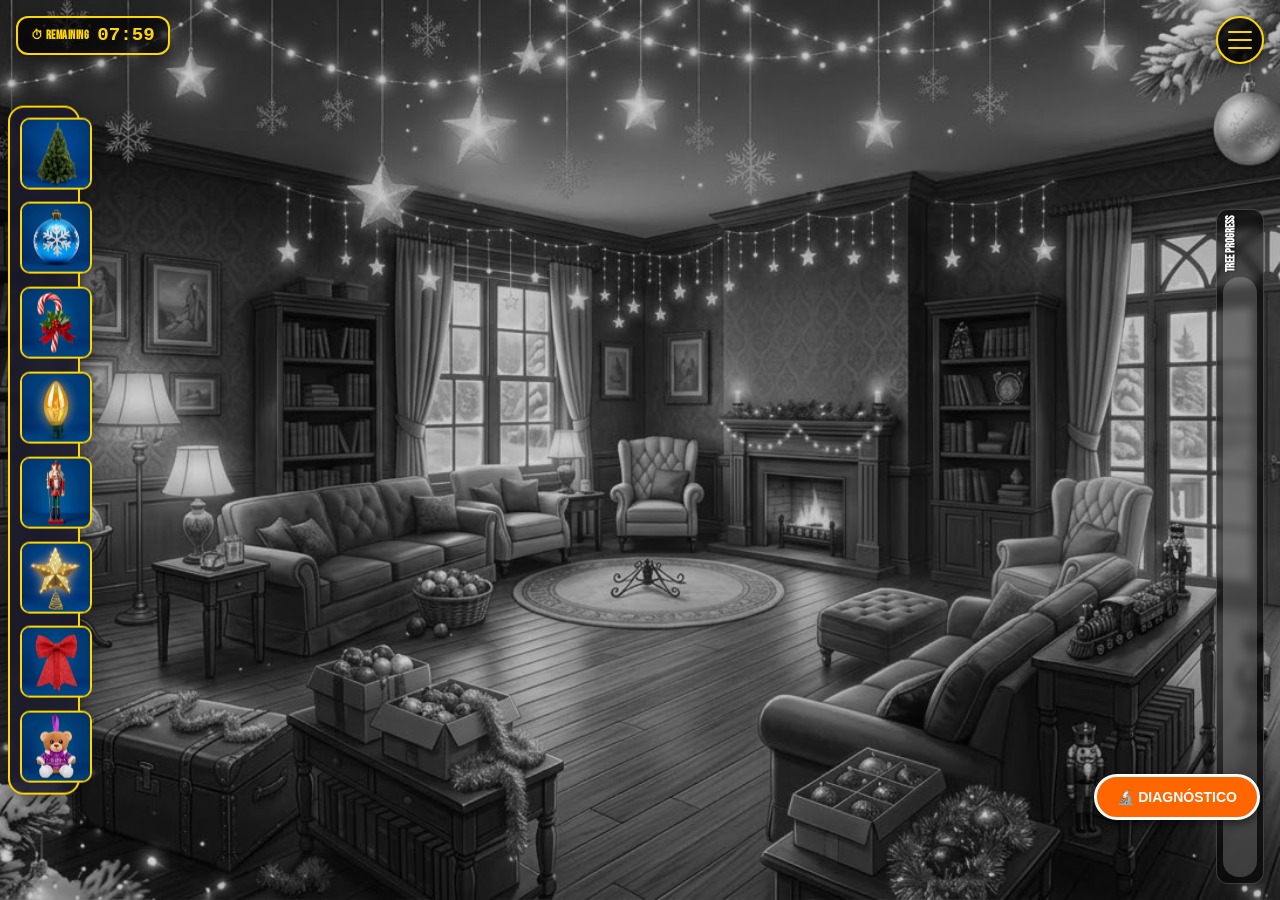
==== arbol.html @ b0f9048f "Update arbol.html" ====
<!DOCTYPE html>
<html lang="en">
<head>
    <meta charset="UTF-8">
    <meta name="viewport" content="width=device-width, initial-scale=1.0, user-scalable=no">
    <title data-i18n="page_title">Árbol Navideño</title>
    <link rel="preconnect" href="https://fonts.googleapis.com">
    <link rel="preconnect" href="https://fonts.gstatic.com" crossorigin>
    <link href="https://fonts.googleapis.com/css2?family=Bebas+Neue&display=swap" rel="stylesheet">
    
    <!-- Estilos fragmentados con anti-caché v=19 -->
    <link rel="stylesheet" href="css/arbol-base.css?v=19">
    <link rel="stylesheet" href="css/arbol-relojes.css?v=19">
    <link rel="stylesheet" href="css/arbol-ui.css?v=19">
    <link rel="stylesheet" href="css/arbol-botones.css?v=19">
    <link rel="stylesheet" href="css/arbol-modales.css?v=19">
    <link rel="stylesheet" href="css/arbol-efectos.css?v=19">
    <link rel="stylesheet" href="css/arbol-responsive.css?v=19">
</head>
<body>
    <!-- MENÚ HAMBURGUESA -->
    <button id="btnMenuHamburguesa" class="menu-hamburguesa-btn" aria-label="Abrir menú de opciones">
        <span></span>
        <span></span>
        <span></span>
    </button>

    <!-- CONTENEDOR DEL MENÚ DESPLEGABLE -->
    <nav id="menuDesplegable" class="menu-desplegable">
        <a href="index.html" class="menu-item">🏠 <span data-i18n="menu_return">VOLVER</span></a>
        <a href="https://ko-fi.com/mar_gus" target="_blank" rel="noopener" class="menu-item">☕ <span data-i18n="menu_donate">DONAR</span></a>
        <button id="btnHonorMenu" class="menu-item menu-btn">🏆 <span data-i18n="menu_best">MEJORES</span></button>
        
        <!-- Botón de Música en el menú -->
        <button class="menu-item btn-musica-menu" id="btnMusicaMenu" aria-label="Activar música">
            <span class="icono-musica">🔇</span> <span data-i18n="menu_music">Música</span>
        </button>
        
        <!-- Botón de Idioma en el menú -->
        <button class="menu-item btn-idioma-menu" id="btnIdiomaMenu" aria-label="Cambiar a inglés">
            <span class="bandera">🇬🇧</span> <span data-i18n="menu_lang">Idioma</span>
        </button>
    </nav>

    <!-- Botón Volver (Oculto por CSS) -->
    <a href="index.html" class="back-button">
        <svg class="arrow" viewBox="0 0 40 40" xmlns="http://www.w3.org/2000/svg">
            <path d="M34 27 C22 27 18 13 8 13 M15 6 L6 13 L15 20" stroke="#ffffff" stroke-width="5" stroke-linecap="round" stroke-linejoin="round" fill="none"/>
        </svg>
        <span data-i18n="menu_return">VOLVER</span>
    </a>

    <!-- Relojes -->
    <div class="zona-relojes">
        <div class="fila-donate-reloj">
            <a href="https://ko-fi.com/mar_gus" target="_blank" rel="noopener" class="btn-donate">☕ <span data-i18n="menu_donate">Donar</span></a>
            <div class="reloj" id="relojGlobal">
                <span class="reloj-etiqueta" data-i18n="clock_remaining">⏱ Restan</span>
                <span class="reloj-numero" id="relojGlobalNumero">08:00</span>
            </div>
        </div>
        <div class="reloj" id="relojFinal" style="display: none;">
            <span class="reloj-etiqueta" data-i18n="clock_final">🔥 Final</span>
            <span class="reloj-numero" id="relojFinalNumero">01:30</span>
        </div>
    </div>

    <!-- Botón Tabla de Honor (Oculto por CSS) -->
    <button class="btn-honor" id="btnHonor">🏆 <span data-i18n="menu_best">Mejores</span></button>

    <!-- Barra de Progreso -->
    <div class="panel-progreso">
        <div class="barra-contenedor">
            <span class="label-progreso" data-i18n="progress_label">Progreso del Árbol</span>
            <div class="barra-fondo">
                <div id="barraGeneral" class="barra-relleno" style="width: 0%;"></div>
            </div>
        </div>
    </div>

    <!-- Escenario -->
    <div class="container">
        <img id="stageImage" class="stage-image" src="" alt="Árbol Navideño">
        <div class="escena-overlay">
            <div class="zona-figuras" id="zonaFiguras"></div>
        </div>
    </div>

    <!-- Panel de Avatares -->
    <aside class="panel-avatars" id="panelAvatars"></aside>

    <!-- Panel de Controles -->
    <div class="panel-controles" id="panelControles">
        <div class="fila-bloques">
            <div class="bloque-control">
                <label for="sliderX" data-i18n="ctrl_horizontal">↔ Horizontal</label>
                <div class="fila-control-numerico">
                    <input type="range" id="sliderX" min="0" max="100" value="50" step="0.5">
                    <input type="number" id="inputX" min="0" max="100" step="0.1" value="50" class="input-numerico" aria-label="Valor horizontal">
                </div>
            </div>
            <div class="bloque-control">
                <label for="sliderY" data-i18n="ctrl_vertical">↕ Vertical</label>
                <div class="fila-control-numerico">
                    <input type="range" id="sliderY" min="0" max="100" value="50" step="0.5">
                    <input type="number" id="inputY" min="0" max="100" step="0.1" value="50" class="input-numerico" aria-label="Valor vertical">
                </div>
            </div>
            <div class="bloque-control">
                <label for="sliderZoom" data-i18n="ctrl_size">🔍 Tamaño</label>
                <div class="fila-control-numerico">
                    <input type="range" id="sliderZoom" min="40" max="300" value="100" step="1">
                    <input type="number" id="inputZoom" min="40" max="300" step="1" value="100" class="input-numerico" aria-label="Valor tamaño">
                </div>
            </div>
            <div class="bloque-control">
                <label for="sliderGiro" data-i18n="ctrl_rotate">🔄 Girar</label>
                <div class="fila-control-numerico">
                    <input type="range" id="sliderGiro" min="-180" max="180" value="0" step="1">
                    <input type="number" id="inputGiro" min="-180" max="180" step="1" value="0" class="input-numerico" aria-label="Valor giro">
                </div>
            </div>
        </div>
        <div class="fila-botones">
            <button id="btnVoltear" class="ctrl-btn" data-i18n="btn_flip">🪞 Voltear</button>
            <button id="btnDuplicar" class="ctrl-btn" data-i18n="btn_duplicate">📋 Duplicar</button>
            <button id="btnCapas" class="ctrl-btn" data-i18n="btn_layers">📚 Capas</button>
            <button id="btnQuitar" class="ctrl-btn ctrl-quitar" data-i18n="btn_remove">✕ Quitar</button>
        </div>
    </div>

    <!-- Modal de Capas -->
    <div class="modal-capas" id="modalCapas">
        <div class="modal-contenido">
            <h3 data-i18n="modal_layers_title">Orden de Capas</h3>
            <div id="listaCapas" class="lista-capas"></div>
            <button id="btnCerrarCapas" class="ctrl-btn" style="margin-top: 15px; width: 100%;" data-i18n="btn_close">Cerrar</button>
        </div>
    </div>

    <!-- Modal de Resultado Final -->
    <div class="modal-resultado" id="modalResultado">
        <div class="modal-resultado-contenido">
            <button class="modal-cerrar-x" id="btnCerrarXResultado" title="Salir sin guardar">✕</button>
            <h2 class="modal-resultado-titulo" id="resultadoTitulo" data-i18n="modal_result_title">Veredicto</h2>
            <div class="modal-resultado-puntaje" id="resultadoPuntaje">0/100</div>
            <p class="modal-resultado-mensaje" id="resultadoMensaje"></p>
            
            <div class="modal-resultado-detalles">
                <h4 data-i18n="modal_result_details">Detalle de relaciones:</h4>
                <div id="listaDetalles"></div>
            </div>
            
            <div class="campo-nombre" id="campoNombre">
                <label for="inputNombre" data-i18n="modal_name_label">✍️ Escribe tu nombre para la tabla de honor:</label>
                <input type="text" id="inputNombre" maxlength="20" data-i18n-placeholder="modal_name_placeholder" placeholder="Tu nombre aquí" autocomplete="off">
                <button class="modal-resultado-btn" id="btnGuardarNombre" data-i18n="btn_save_name">Guardar y Ver Tabla</button>
            </div>
        </div>
    </div>

    <!-- Modal de Tabla de Honor -->
    <div class="modal-honor" id="modalHonor">
        <div class="modal-honor-contenido">
            <h3 data-i18n="modal_honor_title">🏆 Tabla de Honor Local</h3>
            <div id="listaHonor" class="lista-honor"></div>
            <button class="modal-resultado-btn" id="btnCerrarHonor" data-i18n="btn_close">Cerrar</button>
        </div>
    </div>

    <!-- ZONA DE REINICIO -->
    <div class="zona-reinicio" id="zonaReinicio">
        <button class="btn-reiniciar" id="btnReiniciar" data-i18n="btn_restart">🔄 REINICIAR ÁRBOL</button>
        <button class="btn-seguir-decorando" id="btnSeguirDecorando" data-i18n="btn_continue">🎄 Seguir decorando tu Árbol</button>
    </div>

    <!-- Lupa Matemática -->
    <div id="debugPanel" style="position: fixed; top: 50%; left: 50%; transform: translate(-50%, -50%); width: 90%; max-width: 400px; max-height: 80vh; background: rgba(20, 20, 30, 0.98); color: #fff; padding: 20px; font-family: sans-serif; font-size: 14px; z-index: 9999; border: 2px solid #ffd700; border-radius: 15px; display: none; overflow-y: auto; box-shadow: 0 0 20px rgba(0,0,0,0.8);">
        <h3 style="color: #ffd700; margin-top: 0; text-align: center; border-bottom: 1px solid #444; padding-bottom: 10px;" data-i18n="debug_title">🔍 Lupa Matemática</h3>
        <div id="debugContent" style="margin-bottom: 15px;" data-i18n="debug_loading">Cargando datos...</div>
        <button onclick="document.getElementById('debugPanel').style.display='none'" style="width:100%; padding:12px; background:#d32f2f; color:white; border:none; border-radius:8px; font-size:16px; font-weight:bold;" data-i18n="debug_close">Cerrar</button>
    </div>

    <!-- Botón flotante para abrir la lupa -->
    <button id="btnDebug" style="position: fixed; bottom: 20px; right: 20px; z-index: 10000; background: #ffd700; color: #000; border: none; padding: 12px 20px; border-radius: 25px; font-weight: bold; box-shadow: 0 4px 10px rgba(0,0,0,0.5); font-size: 16px; display: none;" data-i18n="debug_btn">🔍 Ver Solución</button>

    <!-- BOTÓN TEMPORAL DE DIAGNÓSTICO (Solo para ver qué pasa, no daña nada) -->
    <button id="btnDiagnostico" style="position: fixed; bottom: 80px; right: 20px; z-index: 10000; background: #ff6600; color: #fff; border: 3px solid #fff; padding: 12px 20px; border-radius: 25px; font-weight: bold; box-shadow: 0 4px 10px rgba(0,0,0,0.5); font-size: 14px; display: block; cursor: pointer;">🔬 DIAGNÓSTICO</button>
    
    <!-- Panel que mostrará la información del diagnóstico -->
    <div id="panelDiagnostico" style="display: none; position: fixed; top: 50%; left: 50%; transform: translate(-50%, -50%); width: 90%; max-width: 450px; max-height: 80vh; background: rgba(0,0,0,0.95); color: #fff; padding: 20px; font-family: monospace; font-size: 13px; z-index: 10001; border: 2px solid #ff6600; border-radius: 15px; overflow-y: auto; line-height: 1.6;">
        <h3 style="color: #ff6600; margin-top: 0; text-align: center;">🔬 DIAGNÓSTICO DEL ÁRBOL</h3>
        <div id="contenidoDiagnostico"></div>
        <button onclick="document.getElementById('panelDiagnostico').style.display='none'" style="width:100%; padding:12px; background:#d32f2f; color:white; border:none; border-radius:8px; font-size:16px; font-weight:bold; margin-top: 15px; cursor: pointer;">CERRAR</button>
    </div>

    <script>
        // ============ LÓGICA DEL MENÚ HAMBURGUESA (Limpia y profesional) ============
        document.addEventListener('DOMContentLoaded', function() {
            const btnMenu = document.getElementById('btnMenuHamburguesa');
            const menuDesplegable = document.getElementById('menuDesplegable');
            const btnHonorMenu = document.getElementById('btnHonorMenu');
            
            if (btnMenu && menuDesplegable) {
                function alternarMenu(e) {
                    if (e) { e.preventDefault(); e.stopPropagation(); }
                    menuDesplegable.classList.toggle('activo');
                    btnMenu.classList.toggle('activo');
                }

                btnMenu.addEventListener('click', alternarMenu);
                btnMenu.addEventListener('touchstart', alternarMenu, { passive: false });
                
                if (btnHonorMenu && typeof mostrarTablaHonor === 'function') {
                    btnHonorMenu.addEventListener('click', (e) => {
                        e.stopPropagation();
                        mostrarTablaHonor();
                        menuDesplegable.classList.remove('activo');
                        btnMenu.classList.remove('activo');
                    });
                }

                document.addEventListener('click', (e) => {
                    if (menuDesplegable.classList.contains('activo')) {
                        if (!menuDesplegable.contains(e.target) && e.target !== btnMenu) {
                            setTimeout(() => {
                                menuDesplegable.classList.remove('activo');
                                btnMenu.classList.remove('activo');
                            }, 150);
                        }
                    }
                });
            }
        });

        // ============ INTERRUPTOR DE LA LUPA ============
        const LUPA_ACTIVA = false;
        if (LUPA_ACTIVA) { 
            const btnDebug = document.getElementById('btnDebug');
            if(btnDebug) btnDebug.style.display = 'block'; 
        }
        const btnDebugEl = document.getElementById('btnDebug');
        if (btnDebugEl) {
            btnDebugEl.addEventListener('click', function() {
                document.getElementById('debugPanel').style.display = 'block';
                if(typeof actualizarProgresoGeneral === 'function') actualizarProgresoGeneral();
            });
        }

        // ============ LÓGICA DEL BOTÓN DE DIAGNÓSTICO ============
        document.addEventListener('DOMContentLoaded', function() {
            const btnDiag = document.getElementById('btnDiagnostico');
            if (btnDiag) {
                btnDiag.addEventListener('click', function() {
                    var info = '';
                    info += '<b>1. SistemaIdioma:</b> ' + (typeof window.SistemaIdioma !== 'undefined' ? '✅ EXISTE' : '❌ NO EXISTE') + '<br>';
                    if (window.SistemaIdioma) {
                        info += '<b>2. Idioma actual:</b> ' + window.SistemaIdioma.actual() + '<br>';
                    }
                    info += '<b>3. Función tFiguras:</b> ' + (typeof tFiguras !== 'undefined' ? '✅ EXISTE' : '❌ NO EXISTE') + '<br>';
                    if (typeof tFiguras !== 'undefined') {
                        var nombreBaston = tFiguras('char_baston');
                        var mensajeBase = tFiguras('msg_remove_confirm');
                        info += '<b>4. Nombre "bastón" traducido:</b> "' + nombreBaston + '"<br>';
                        info += '<b>5. Mensaje base:</b> "' + mensajeBase + '"<br>';
                        var mensajeFinal = mensajeBase.replace('{nombre}', nombreBaston);
                        info += '<b>6. Mensaje final completo:</b> "' + mensajeFinal + '"<br>';
                    }
                    info += '<b>7. SistemaMusica:</b> ' + (typeof window.SistemaMusica !== 'undefined' ? '✅ EXISTE' : '❌ NO EXISTE') + '<br>';
                    if (window.SistemaMusica && typeof window.SistemaMusica.estaSonando === 'function') {
                        info += '<b>8. Música sonando:</b> ' + (window.SistemaMusica.estaSonando() ? '✅ SÍ' : '❌ NO') + '<br>';
                    }
                    info += '<br><i style="color:#aaa;">Si ves esto, el diagnóstico funciona. Copia este texto y pégalo para analizarlo.</i>';
                    document.getElementById('contenidoDiagnostico').innerHTML = info;
                    document.getElementById('panelDiagnostico').style.display = 'block';
                });
            }
        });
    </script>

    <!-- Scripts con anti-caché ACTUALIZADOS (CLAVE PARA QUE FUNCIONE) -->
    <script src="js/idioma.js?v=9"></script>
    <script src="js/musica.js?v=9"></script>
    <script src="js/arbol-datos.js?v=22"></script>
    <script src="js/arbol-geometria.js?v=19"></script>
    <script src="js/arbol-reglas.js?v=19"></script>
    <script src="js/arbol-interfaz.js?v=19"></script>
    <script src="js/arbol-tiempo.js?v=19"></script>
    <script src="js/arbol-figuras.js?v=21"></script>
    <script src="js/arbol-controles.js?v=19"></script>
    <script src="js/arbol-monitor.js?v=19"></script>
</body>
</html>
---- css/arbol-base.css ----
/* ============ ESTILOS BASE DEL ÁRBOL (arbol-base.css) ============ */

/* 1. VARIABLES GLOBALES (Cero hardcode: todo se controla desde aquí) */
:root {
    /* Jerarquía de capas limpia y predecible */
    --z-escena: 10;
    --z-figuras: 50;
    --z-ui: 100;
    --z-modal: 1000;
    
    /* Comportamiento "líquido" (transiciones suaves tipo Amazon) */
    --transicion-liquida: all 0.4s cubic-bezier(0.25, 0.8, 0.25, 1);
    
    /* Estándares visuales */
    --radio-borde: 12px;
    --sombra-base: 0 4px 12px rgba(0, 0, 0, 0.3);
}

/* 2. RESET Y BASE */
* {
    margin: 0;
    padding: 0;
    box-sizing: border-box;
    -webkit-user-select: none;
    user-select: none;
    -webkit-tap-highlight-color: transparent;
}

html, body {
    width: 100%;
    height: 100%;
    background-color: #1a1a2e; /* Fondo de respaldo */
    overflow: hidden; /* Evita scroll no deseado en la app */
    font-family: 'Bebas Neue', Arial, sans-serif;
}

/* 3. ESCENARIO (Fondo y capa de figuras) */
.container {
    position: fixed;
    inset: 0;
    width: 100%;
    height: 100%;
    z-index: var(--z-escena);
}

.stage-image {
    width: 100%;
    height: 100%;
    object-fit: cover;
    object-position: center;
    display: block;
    filter: grayscale(100%) brightness(0.85);
    transition: var(--transicion-liquida);
}

/* Al ganar, el escenario recupera su color y brillo original suavemente */
.celebracion-activa .stage-image {
    filter: grayscale(0%) brightness(1);
}

.escena-overlay {
    position: absolute;
    inset: 0;
    pointer-events: none; /* Permite clicks a través del overlay vacío */
    z-index: var(--z-figuras);
}

.zona-figuras {
    position: absolute;
    inset: 0;
    pointer-events: none; /* Las figuras individuales reactivarán pointer-events: auto */
}
---- css/arbol-relojes.css ----
/* ============ RELOJES DEL ÁRBOL (arbol-relojes.css) ============ */

/* 1. ZONA DE RELOJES (Contenedor flexible que se adapta) */
.zona-relojes {
    position: fixed;
    top: 1rem;
    right: 1rem;
    z-index: var(--z-ui);
    display: flex;
    flex-direction: column;
    gap: 0.5rem;
    align-items: flex-end;
    transition: var(--transicion-liquida);
}

.fila-donate-reloj {
    display: flex;
    align-items: center;
    gap: 0.5rem;
    justify-content: flex-end;
    flex-wrap: wrap; /* Si no caben, pasan a la siguiente línea */
}

/* 2. BOTÓN DONAR (Tamaño fluido) */
.btn-donate {
    padding: 0.4rem 0.8rem;
    background: linear-gradient(180deg, #2e7d32, #1b5e20);
    color: #ffd700;
    font-family: 'Bebas Neue', Arial, sans-serif;
    font-size: clamp(0.9rem, 2.5vw, 1.1rem);
    letter-spacing: 1px;
    text-decoration: none;
    border: 2px solid #ffd700;
    border-radius: var(--radio-borde);
    box-shadow: var(--sombra-base);
    white-space: nowrap;
    transition: var(--transicion-liquida);
}

.btn-donate:active {
    transform: scale(0.93);
}

/* 3. RELOJ (Contenedor adaptable) */
.reloj {
    background: rgba(0, 0, 0, 0.7);
    border: 2px solid #ffd700;
    border-radius: var(--radio-borde);
    padding: 0.4rem 0.8rem;
    display: flex;
    align-items: center;
    gap: 0.5rem;
    box-shadow: var(--sombra-base);
    transition: var(--transicion-liquida);
}

.reloj-etiqueta {
    font-size: clamp(0.65rem, 2vw, 0.75rem);
    color: #ffd700;
    font-weight: bold;
    letter-spacing: 0.5px;
}

.reloj-numero {
    font-size: clamp(1rem, 3vw, 1.2rem);
    color: #ffd700;
    font-weight: bold;
    font-family: 'Courier New', monospace;
    min-width: 3em; /* Relativo al tamaño de fuente, no fijo */
    text-align: center;
    transition: color 0.3s ease;
}

/* 4. ESTADO URGENTE (Cuando quedan menos de 20 segundos) */
.reloj.urgente {
    border-color: #ff3333;
    background: rgba(80, 0, 0, 0.85);
    animation: latido 0.8s ease-in-out infinite;
}

.reloj.urgente .reloj-numero {
    color: #ff4444;
    animation: parpadeo 0.8s ease-in-out infinite;
}

.reloj.urgente .reloj-etiqueta {
    color: #ff4444;
}

@keyframes latido {
    0%, 100% { transform: scale(1); box-shadow: var(--sombra-base); }
    50% { transform: scale(1.05); box-shadow: 0 0 18px rgba(255, 51, 51, 0.7); }
}

@keyframes parpadeo {
    0%, 100% { opacity: 1; }
    50% { opacity: 0.4; }
}

/* 5. ESTADO AGOTADO (Cuando se acabó el tiempo) */
.reloj.agotado {
    border-color: #666;
    background: rgba(40, 40, 40, 0.8);
    animation: none;
}

.reloj.agotado .reloj-numero {
    color: #999;
    animation: none;
}
---- css/arbol-ui.css ----
/* ============ INTERFAZ DEL ÁRBOL (arbol-ui.css) ============ */

/* 1. BOTÓN TABLA DE HONOR (Solo visible en pantallas grandes) */
.btn-honor {
    position: fixed;
    top: 1rem; /* Relativo, no 18px fijos */
    right: 1rem; /* Pegado a la derecha con margen seguro */
    z-index: var(--z-ui);
    padding: 0.6rem 1rem;
    background: linear-gradient(180deg, #b8860b 0%, #8b6508 100%);
    color: #fff;
    font-family: 'Bebas Neue', Arial, sans-serif;
    font-size: 1.1rem;
    letter-spacing: 1px;
    border: 3px solid #ffffff;
    border-radius: var(--radio-borde);
    cursor: pointer;
    box-shadow: var(--sombra-base);
    transition: var(--transicion-liquida);
}

.btn-honor:active {
    transform: scale(0.93);
}

/* 2. BARRA DE PROGRESO (Adaptable: Vertical u Horizontal según pantalla) */
.panel-progreso {
    position: fixed;
    z-index: var(--z-ui);
    display: flex;
    flex-direction: column;
    gap: 0.5rem;
    transition: var(--transicion-liquida);
}

.barra-contenedor {
    background: rgba(0, 0, 0, 0.6);
    padding: 0.5rem 0.8rem;
    border-radius: var(--radio-borde);
    border: 1px solid rgba(255, 255, 255, 0.2);
    backdrop-filter: blur(4px);
}

.label-progreso {
    display: block;
    font-size: 0.8rem;
    color: #fff;
    margin-bottom: 0.25rem;
    font-weight: bold;
    text-shadow: 0 1px 2px rgba(0,0,0,0.8);
    text-align: center;
}

.barra-fondo {
    width: 100%;
    height: 0.75rem; /* Relativo */
    background: rgba(255, 255, 255, 0.2);
    border-radius: 1rem;
    overflow: hidden;
}

.barra-relleno {
    height: 100%;
    width: 0%;
    border-radius: 1rem;
    transition: width 0.4s ease, background-color 0.4s ease;
    background-color: #ff4444;
}

.barra-relleno.nivel-bajo { background-color: #ff4444; }
.barra-relleno.nivel-medio { background-color: #ffcc00; }
.barra-relleno.nivel-alto { background-color: #44ff44; box-shadow: 0 0 10px #44ff44; }

/* 3. FIGURAS COLOCADAS (Limpio y funcional) */
.figura-activa {
    position: absolute;
    width: clamp(60px, 15vw, 100px); /* ¡MÁXIMA!: Se adapta entre 60px y 100px según la pantalla */
    height: auto;
    pointer-events: auto;
    cursor: grab;
    z-index: var(--z-figuras);
    filter: drop-shadow(0 5px 8px rgba(0, 0, 0, 0.6));
    touch-action: none;
    transition: outline 0.15s ease, filter 0.15s ease, transform 0.1s ease;
    outline: 3px solid transparent;
    outline-offset: 4px;
    border-radius: 8px;
}

.figura-activa:active {
    cursor: grabbing;
    z-index: calc(var(--z-figuras) + 50);
    filter: drop-shadow(0 8px 14px rgba(0, 0, 0, 0.7));
}

.figura-activa.seleccionada {
    outline: 3px solid #ffd700;
    filter: drop-shadow(0 0 14px rgba(255, 215, 0, 0.85)) drop-shadow(0 5px 8px rgba(0, 0, 0, 0.6));
}

.juego-congelado .figura-activa,
.juego-congelado .panel-avatars,
.juego-congelado .panel-controles {
    pointer-events: none;
    opacity: 0.6;
    filter: grayscale(50%);
}

body.celebracion-activa .figura-activa {
    opacity: 1 !important;
    filter: drop-shadow(0 5px 8px rgba(0, 0, 0, 0.6)) !important;
}

/* 4. PANEL DE AVATARES (El corazón del diseño líquido) */
.panel-avatars {
    position: fixed;
    z-index: var(--z-ui);
    display: flex;
    gap: 0.6rem;
    padding: 0.6rem;
    background: rgba(26, 26, 46, 0.85);
    border: 2px solid #ffd700;
    border-radius: 16px;
    backdrop-filter: blur(6px);
    box-shadow: 0 6px 20px rgba(0, 0, 0, 0.5);
    transition: var(--transicion-liquida);
}

.avatar-btn {
    width: clamp(45px, 8vw, 60px); /* Se adapta al tamaño de pantalla */
    height: clamp(45px, 8vw, 60px);
    border-radius: 10px;
    border: 2px solid #ffd700;
    background: #2c1810;
    cursor: pointer;
    overflow: hidden;
    display: flex;
    align-items: center;
    justify-content: center;
    transition: var(--transicion-liquida);
    padding: 0;
    flex-shrink: 0; /* Evita que se aplasten */
}

.avatar-btn img {
    width: 100%;
    height: 100%;
    object-fit: cover;
    pointer-events: none;
}

.avatar-btn:active { transform: scale(0.9); }
.avatar-btn.activo {
    border-color: #ffffff;
    box-shadow: 0 0 14px rgba(255, 255, 255, 0.9), 0 0 22px rgba(255, 215, 0, 0.6);
    background: #5a3a20;
}

/* 5. PANEL DE CONTROLES (Optimizado para no desbordar) */
.panel-controles {
    position: fixed;
    bottom: 1rem;
    left: 50%;
    transform: translateX(-50%);
    width: min(95vw, 600px); /* Nunca más ancho que la pantalla */
    max-height: 45vh; /* Nunca ocupa más de la mitad de la pantalla */
    overflow-y: auto; /* Si es muy pequeño, permite scroll interno */
    background: rgba(20, 20, 40, 0.95);
    border: 2px solid #ffd700;
    border-radius: 16px;
    padding: 1rem;
    z-index: var(--z-ui);
    backdrop-filter: blur(8px);
    box-shadow: 0 8px 24px rgba(0, 0, 0, 0.6);
    display: none;
}

.panel-controles.visible { display: block; }

.fila-bloques {
    display: grid;
    grid-template-columns: repeat(auto-fit, minmax(120px, 1fr)); /* ¡MÁXIMA!: Se ajusta automáticamente */
    gap: 0.8rem;
    margin-bottom: 1rem;
}

.bloque-control {
    display: flex;
    flex-direction: column;
    gap: 0.25rem;
}

.bloque-control label {
    font-size: 0.8rem;
    color: #ffd700;
    font-weight: bold;
    letter-spacing: 0.5px;
}

/* Sliders e Inputs (Limpieza de código repetitivo) */
input[type="range"] {
    -webkit-appearance: none;
    appearance: none;
    width: 100%;
    height: 1.5rem;
    background: transparent;
    cursor: pointer;
}

input[type="range"]::-webkit-slider-runnable-track,
input[type="range"]::-moz-range-track {
    height: 0.5rem;
    background: linear-gradient(90deg, #3a3a5e, #5a5a8e);
    border-radius: 6px;
    border: 1px solid #ffd700;
}

input[type="range"]::-webkit-slider-thumb,
input[type="range"]::-moz-range-thumb {
    -webkit-appearance: none;
    width: 1.4rem;
    height: 1.4rem;
    border-radius: 50%;
    background: radial-gradient(circle at 35% 35%, #fff6c8, #ffd700 60%, #b8860b);
    border: 2px solid #ffffff;
    box-shadow: 0 0 10px rgba(255, 215, 0, 0.8);
    margin-top: -0.45rem; /* Ajuste para webkit */
}

.fila-botones {
    display: flex;
    gap: 0.5rem;
    justify-content: center;
    flex-wrap: wrap;
}

.ctrl-btn {
    flex: 1;
    min-width: 70px;
    padding: 0.6rem 0.4rem;
    font-size: 0.9rem;
    font-weight: bold;
    color: #fff;
    background: linear-gradient(180deg, #2e7d32, #1b5e20);
    border: 2px solid #ffd700;
    border-radius: 10px;
    cursor: pointer;
    transition: var(--transicion-liquida);
}

.ctrl-btn:active { transform: scale(0.93); }
.ctrl-quitar { background: linear-gradient(180deg, #c62828, #8e1a1a); }

.fila-control-numerico {
    display: flex;
    align-items: center;
    gap: 0.5rem;
}

.input-numerico {
    width: 3.5rem;
    padding: 0.4rem;
    font-size: 0.9rem;
    font-weight: bold;
    color: #ffd700;
    background: rgba(0, 0, 0, 0.6);
    border: 2px solid #ffd700;
    border-radius: 8px;
    text-align: center;
    outline: none;
    font-family: 'Courier New', monospace;
    flex-shrink: 0;
}

/* 6. SELECTOR DE COLOR (Paleta) - Ya estaba bien, solo usamos variables */
.paleta-overlay {
    position: fixed;
    inset: 0;
    background: rgba(0, 0, 0, 0.7);
    z-index: var(--z-modal);
    display: flex;
    align-items: center;
    justify-content: center;
    backdrop-filter: blur(4px);
}

.paleta-panel {
    background: linear-gradient(135deg, #1a1a2e 0%, #2c1810 100%);
    border: 3px solid #ffd700;
    border-radius: 20px;
    padding: 1.5rem;
    width: 90%;
    max-width: 360px;
    text-align: center;
    box-shadow: 0 0 40px rgba(255, 215, 0, 0.5);
}

.paleta-panel h3 {
    color: #ffd700;
    font-size: 1.2rem;
    margin-bottom: 1rem;
}

.paleta-grid {
    display: grid;
    grid-template-columns: repeat(auto-fit, minmax(80px, 1fr));
    gap: 0.8rem;
    margin-bottom: 1rem;
}

.paleta-opcion {
    display: flex;
    flex-direction: column;
    align-items: center;
    gap: 0.4rem;
    background: rgba(255, 255, 255, 0.08);
    border: 2px solid rgba(255, 215, 0, 0.4);
    border-radius: 12px;
    padding: 0.5rem;
    cursor: pointer;
    transition: var(--transicion-liquida);
}

.paleta-opcion img {
    width: 50px;
    height: 50px;
    object-fit: contain;
    background: #f5f5f5;
    border-radius: 8px;
    padding: 4px;
}

.paleta-opcion span { color: #fff; font-size: 0.8rem; font-weight: bold; }
.paleta-opcion:active { transform: scale(0.92); }
.paleta-opcion.activo { border-color: #44ff44; box-shadow: 0 0 14px rgba(68, 255, 68, 0.8); }

.paleta-cancelar {
    width: 100%;
    padding: 0.8rem;
    font-size: 1rem;
    font-weight: bold;
    color: #fff;
    background: linear-gradient(180deg, #c62828, #8e1a1a);
    border: 2px solid #ffd700;
    border-radius: 10px;
    cursor: pointer;
    transition: var(--transicion-liquida);
}
---- css/arbol-botones.css ----
/* ============ BOTONES DEL ÁRBOL (arbol-botones.css) ============ */

/* 1. MENÚ HAMBURGUESA (Siempre visible, z-index máximo) */
.menu-hamburguesa-btn {
    position: fixed;
    top: 1rem;
    right: 1rem;
    z-index: 9999; /* Máximo para que nada lo bloquee */
    width: 3rem;
    height: 3rem;
    background: rgba(0, 0, 0, 0.85);
    border: 2px solid #ffd700;
    border-radius: 50%;
    cursor: pointer;
    display: flex; /* Siempre visible, no depende del responsive */
    flex-direction: column;
    justify-content: center;
    align-items: center;
    gap: 0.35rem;
    padding: 0;
    box-shadow: 0 4px 12px rgba(0, 0, 0, 0.5);
    transition: var(--transicion-liquida);
    pointer-events: auto; /* Asegura que reciba clics */
}

.menu-hamburguesa-btn:active {
    transform: scale(0.95);
    background: rgba(0, 0, 0, 0.95);
}

.menu-hamburguesa-btn span {
    display: block;
    width: 1.5rem;
    height: 0.15rem;
    background: #ffd700;
    border-radius: 2px;
    transition: var(--transicion-liquida);
}

.menu-hamburguesa-btn.activo span:nth-child(1) {
    transform: translateY(0.5rem) rotate(45deg);
}
.menu-hamburguesa-btn.activo span:nth-child(2) {
    opacity: 0;
}
.menu-hamburguesa-btn.activo span:nth-child(3) {
    transform: translateY(-0.5rem) rotate(-45deg);
}

/* 2. MENÚ DESPLEGABLE (Se abre al tocar el hamburguesa) */
.menu-desplegable {
    position: fixed;
    top: 4.5rem;
    right: 1rem;
    z-index: 9998; /* Justo debajo del hamburguesa */
    background: rgba(20, 20, 40, 0.95);
    border: 2px solid #ffd700;
    border-radius: var(--radio-borde);
    padding: 0.8rem;
    display: flex;
    flex-direction: column;
    gap: 0.6rem;
    min-width: 10rem;
    box-shadow: 0 8px 24px rgba(0, 0, 0, 0.6);
    backdrop-filter: blur(8px);
    transform: translateY(-1rem);
    opacity: 0;
    pointer-events: none;
    transition: var(--transicion-liquida);
}

.menu-desplegable.activo {
    transform: translateY(0);
    opacity: 1;
    pointer-events: auto;
}

.menu-item {
    display: block;
    width: 100%;
    padding: 0.7rem 1rem;
    font-family: 'Bebas Neue', Arial, sans-serif;
    font-size: 1.1rem;
    letter-spacing: 1px;
    color: #fff;
    text-align: center;
    text-decoration: none;
    background: linear-gradient(180deg, #2e7d32, #1b5e20);
    border: 2px solid #ffd700;
    border-radius: var(--radio-borde);
    cursor: pointer;
    transition: var(--transicion-liquida);
}

.menu-item:active {
    transform: scale(0.95);
}

.menu-btn {
    background: linear-gradient(180deg, #b8860b, #8b6508);
    border: none;
    font: inherit;
}

/* 3. ZONA DE REINICIO (Contenedor centrado) */
.zona-reinicio {
    position: fixed;
    top: 50%;
    left: 50%;
    transform: translate(-50%, -50%);
    display: none;
    flex-direction: column;
    align-items: center;
    gap: 1rem;
    z-index: 1500;
    width: 90%;
    max-width: 20rem;
}

body.mostrar-reinicio .zona-reinicio {
    display: flex;
}

/* 4. BOTÓN REINICIAR */
.btn-reiniciar {
    width: 100%;
    padding: 1rem 2rem;
    font-size: clamp(1.3rem, 4vw, 1.7rem);
    font-family: 'Bebas Neue', Arial, sans-serif;
    letter-spacing: 2px;
    color: #fff;
    background: linear-gradient(180deg, #c62828, #8e1a1a);
    border: 4px solid #ffd700;
    border-radius: var(--radio-borde);
    cursor: pointer;
    box-shadow: 0 6px 0 rgba(0, 0, 0, 0.3), 0 10px 30px rgba(0, 0, 0, 0.6);
    text-shadow: 1px 1px 0 rgba(0, 0, 0, 0.4);
    transition: var(--transicion-liquida);
    text-align: center;
}

.btn-reiniciar:active {
    transform: scale(0.95);
}

/* 5. BOTÓN SEGUIR DECORANDO */
.btn-seguir-decorando {
    width: 100%;
    padding: 0.9rem 2rem;
    font-size: clamp(1.1rem, 3.5vw, 1.5rem);
    font-family: 'Bebas Neue', Arial, sans-serif;
    letter-spacing: 2px;
    color: #fff;
    background: linear-gradient(180deg, #1565c0, #0d47a1);
    border: 4px solid #64b5f6;
    border-radius: var(--radio-borde);
    cursor: pointer;
    box-shadow: 0 6px 0 rgba(0, 0, 0, 0.3), 0 10px 30px rgba(0, 0, 0, 0.6);
    text-shadow: 1px 1px 0 rgba(0, 0, 0, 0.4);
    transition: var(--transicion-liquida);
    text-align: center;
}

.btn-seguir-decorando:active {
    transform: scale(0.95);
}

/* 6. BOTÓN VOLVER (Oculto, vive dentro del menú hamburguesa) */
.back-button {
    display: none !important; /* Oculto siempre, ya está en el menú */
}

/* 7. BOTÓN MEJORES (Oculto, vive dentro del menú hamburguesa) */
.btn-honor {
    display: none !important; /* Oculto siempre, ya está en el menú */
}

/* ========================================================== */
/* ============ NUEVO: BOTONES DE MÚSICA E IDIOMA EN MENÚ ==== */
/* ========================================================== */
.btn-musica-menu,
.btn-idioma-menu {
    display: flex;
    align-items: center;
    justify-content: flex-start; /* Alinea ícono y texto a la izquierda */
    gap: 0.8rem;
    width: 100%;
    padding: 0.7rem 1rem;
    font-family: 'Bebas Neue', Arial, sans-serif;
    font-size: 1.1rem;
    letter-spacing: 1px;
    color: #fff;
    text-align: left;
    text-decoration: none;
    border: 2px solid #ffd700;
    border-radius: var(--radio-borde);
    cursor: pointer;
    transition: var(--transicion-liquida);
    margin-top: 0.5rem; /* Separación visual de los botones superiores */
}

.btn-musica-menu {
    background: linear-gradient(180deg, #1565c0, #0d47a1); /* Azul para diferenciar */
}

.btn-idioma-menu {
    background: linear-gradient(180deg, #6a1b9a, #4a148c); /* Morado para diferenciar */
}

.btn-musica-menu:active,
.btn-idioma-menu:active {
    transform: scale(0.95);
}

.btn-musica-menu .icono-musica,
.btn-idioma-menu .bandera {
    font-size: 1.4rem;
    line-height: 1;
    pointer-events: none;
}

/* Cuando la música está activa, el botón del menú brilla en verde */
.btn-musica-menu.activa {
    border-color: #44ff44;
    box-shadow: 0 0 12px rgba(68, 255, 68, 0.6);
}

/* ========================================================== */
/* ============ NUEVO: BOTÓN DONAR EN EL MENÚ (Color Rojo) === */
/* ========================================================== */
/* Busca el enlace que tenga "ko-fi" en su dirección y lo pone rojo */
.menu-item[href*="ko-fi"] {
    background: linear-gradient(180deg, #c62828, #8e1a1a) !important;
    border-color: #ff5252 !important;
}

/* Efecto al tocarlo */
.menu-item[href*="ko-fi"]:active {
    transform: scale(0.95);
    background: linear-gradient(180deg, #b71c1c, #7f1212) !important;
}
---- css/arbol-modales.css ----
/* ============ MODALES DEL ÁRBOL (arbol-modales.css) ============ */

/* ============ MODAL DE CAPAS ============ */
.modal-capas {
    position: fixed;
    inset: 0;
    background: rgba(0, 0, 0, 0.7);
    z-index: 900;
    display: none;
    align-items: center;
    justify-content: center;
    backdrop-filter: blur(4px);
}

.modal-capas.visible {
    display: flex;
}

.modal-contenido {
    background: #1a1a2e;
    border: 2px solid #ffd700;
    border-radius: 16px;
    padding: 20px;
    width: 90%;
    max-width: 400px;
    max-height: 70vh;
    overflow-y: auto;
}

.modal-contenido h3 {
    color: #ffd700;
    text-align: center;
    margin-bottom: 15px;
}

.item-capa {
    display: flex;
    justify-content: space-between;
    align-items: center;
    background: rgba(255, 255, 255, 0.1);
    padding: 8px 12px;
    border-radius: 8px;
    margin-bottom: 8px;
    color: #fff;
}

.btn-capa {
    background: #ffd700;
    color: #000;
    border: none;
    border-radius: 6px;
    padding: 4px 10px;
    font-weight: bold;
    cursor: pointer;
    margin-left: 5px;
}

.btn-capa:active {
    transform: scale(0.9);
}

/* ============ MODAL DE RESULTADO FINAL ============ */
.modal-resultado {
    position: fixed;
    inset: 0;
    background: rgba(0, 0, 0, 0.55);
    z-index: 1000;
    display: none;
    align-items: center;
    justify-content: center;
    backdrop-filter: blur(3px);
}

.modal-resultado.visible {
    display: flex;
}

.modal-resultado-contenido {
    position: relative;
    background: linear-gradient(135deg, #1a1a2e 0%, #2c1810 100%);
    border: 3px solid #ffd700;
    border-radius: 20px;
    padding: 30px;
    width: 90%;
    max-width: 500px;
    max-height: 80vh;
    overflow-y: auto;
    text-align: center;
    box-shadow: 0 0 40px rgba(255, 215, 0, 0.5);
}

.modal-cerrar-x {
    position: absolute;
    top: 10px;
    right: 14px;
    background: transparent;
    border: none;
    color: #ffd700;
    font-size: 1.6rem;
    font-weight: bold;
    cursor: pointer;
    line-height: 1;
    z-index: 10;
}

.modal-cerrar-x:active {
    transform: scale(0.9);
}

.modal-resultado-titulo {
    font-size: 1.8rem;
    color: #ffd700;
    margin-bottom: 15px;
    font-weight: bold;
    text-shadow: 0 2px 4px rgba(0,0,0,0.5);
}

.modal-resultado-puntaje {
    font-size: 3rem;
    font-weight: bold;
    margin: 20px 0;
    text-shadow: 0 0 20px currentColor;
}

.modal-resultado-puntaje.perfecto { color: #44ff44; }
.modal-resultado-puntaje.bueno { color: #ffcc00; }
.modal-resultado-puntaje.regular { color: #ff8844; }

.modal-resultado-mensaje {
    font-size: 1rem;
    color: #fff;
    margin-bottom: 20px;
    line-height: 1.5;
}

.modal-resultado-detalles {
    background: rgba(0, 0, 0, 0.4);
    border-radius: 12px;
    padding: 15px;
    margin-bottom: 20px;
    text-align: left;
}

.modal-resultado-detalles h4 {
    color: #ffd700;
    margin-bottom: 10px;
    font-size: 1rem;
}

.detalle-item {
    display: flex;
    justify-content: space-between;
    align-items: center;
    padding: 8px 0;
    border-bottom: 1px solid rgba(255, 255, 255, 0.1);
    color: #fff;
    font-size: 0.9rem;
}

.detalle-item:last-child { border-bottom: none; }

.detalle-estado {
    font-weight: bold;
    padding: 4px 10px;
    border-radius: 6px;
    font-size: 0.8rem;
}

.detalle-estado.ok { background: #44ff44; color: #000; }
.detalle-estado.parcial { background: #ffcc00; color: #000; }
.detalle-estado.fallo { background: #ff4444; color: #fff; }

.campo-nombre {
    margin-top: 20px;
    padding-top: 20px;
    border-top: 1px solid rgba(255, 255, 255, 0.2);
    text-align: left;
}

.campo-nombre label {
    display: block;
    color: #ffd700;
    font-size: 0.9rem;
    margin-bottom: 8px;
    font-weight: bold;
}

.campo-nombre input {
    width: 100%;
    padding: 10px;
    border-radius: 8px;
    border: 2px solid #ffd700;
    background: rgba(255, 255, 255, 0.1);
    color: #fff;
    font-size: 1rem;
    margin-bottom: 12px;
    outline: none;
}

.campo-nombre input:focus {
    background: rgba(255, 255, 255, 0.2);
    border-color: #fff;
}

.campo-nombre .modal-resultado-btn {
    width: 100%;
}

.modal-resultado-btn {
    padding: 12px 30px;
    font-size: 1.1rem;
    font-weight: bold;
    color: #fff;
    background: linear-gradient(180deg, #2e7d32, #1b5e20);
    border: 2px solid #ffd700;
    border-radius: 12px;
    cursor: pointer;
    transition: transform 0.15s ease;
}

.modal-resultado-btn:active {
    transform: scale(0.95);
}

/* ============ MODAL DE TABLA DE HONOR ============ */
.modal-honor {
    position: fixed;
    inset: 0;
    background: rgba(0, 0, 0, 0.85);
    z-index: 1100;
    display: none;
    align-items: center;
    justify-content: center;
    backdrop-filter: blur(6px);
}

.modal-honor.visible {
    display: flex;
}

.modal-honor-contenido {
    background: linear-gradient(135deg, #1a1a2e 0%, #2c1810 100%);
    border: 3px solid #ffd700;
    border-radius: 20px;
    padding: 30px;
    width: 90%;
    max-width: 500px;
    max-height: 80vh;
    overflow-y: auto;
    text-align: center;
    box-shadow: 0 0 40px rgba(255, 215, 0, 0.5);
}

.modal-honor-contenido h3 {
    color: #ffd700;
    font-size: 1.5rem;
    margin-bottom: 20px;
    text-shadow: 0 2px 4px rgba(0,0,0,0.5);
}

.lista-honor {
    text-align: left;
    margin-bottom: 20px;
    max-height: 40vh;
    overflow-y: auto;
}

.item-honor {
    display: flex;
    justify-content: space-between;
    align-items: center;
    padding: 10px;
    background: rgba(255, 255, 255, 0.05);
    border-radius: 8px;
    margin-bottom: 8px;
    color: #fff;
    border-left: 4px solid #ffd700;
}

.item-honor .puesto {
    font-weight: bold;
    color: #ffd700;
    width: 30px;
}

.item-honor .nombre {
    flex: 1;
    padding: 0 10px;
    font-weight: bold;
}

.item-honor .puntaje {
    font-weight: bold;
    color: #44ff44;
}

.item-honor.vacio {
    justify-content: center;
    color: #aaa;
    font-style: italic;
    border-left: none;
}
---- css/arbol-efectos.css ----
/* ============ EFECTOS DEL ÁRBOL (arbol-efectos.css) ============ */

/* ============ EFECTO DE CHISPAS MULTIDIRECCIONAL ============ */
.chispa {
    position: fixed;
    pointer-events: none;
    z-index: 2000;
    font-size: 1.5rem;
    will-change: transform, opacity;
}

.chispa.cae { animation: chispaCae linear forwards; }
.chispa.sube { animation: chispaSube linear forwards; }
.chispa.derecha { animation: chispaDerecha linear forwards; }
.chispa.izquierda { animation: chispaIzquierda linear forwards; }
.chispa.diag1 { animation: chispaDiag1 linear forwards; }
.chispa.diag2 { animation: chispaDiag2 linear forwards; }
.chispa.diag3 { animation: chispaDiag3 linear forwards; }
.chispa.diag4 { animation: chispaDiag4 linear forwards; }

@keyframes chispaCae {
    0% { transform: translateY(0) rotate(0deg); opacity: 1; }
    100% { transform: translateY(120vh) rotate(360deg); opacity: 0; }
}
@keyframes chispaSube {
    0% { transform: translateY(0) rotate(0deg); opacity: 1; }
    100% { transform: translateY(-120vh) rotate(-360deg); opacity: 0; }
}
@keyframes chispaDerecha {
    0% { transform: translateX(0) rotate(0deg); opacity: 1; }
    100% { transform: translateX(120vw) rotate(360deg); opacity: 0; }
}
@keyframes chispaIzquierda {
    0% { transform: translateX(0) rotate(0deg); opacity: 1; }
    100% { transform: translateX(-120vw) rotate(-360deg); opacity: 0; }
}
@keyframes chispaDiag1 {
    0% { transform: translate(0, 0) rotate(0deg); opacity: 1; }
    100% { transform: translate(120vw, -120vh) rotate(360deg); opacity: 0; }
}
@keyframes chispaDiag2 {
    0% { transform: translate(0, 0) rotate(0deg); opacity: 1; }
    100% { transform: translate(-120vw, -120vh) rotate(-360deg); opacity: 0; }
}
@keyframes chispaDiag3 {
    0% { transform: translate(0, 0) rotate(0deg); opacity: 1; }
    100% { transform: translate(120vw, 120vh) rotate(360deg); opacity: 0; }
}
@keyframes chispaDiag4 {
    0% { transform: translate(0, 0) rotate(0deg); opacity: 1; }
    100% { transform: translate(-120vw, 120vh) rotate(-360deg); opacity: 0; }
}
---- css/arbol-responsive.css ----
/* ============ RESPONSIVE DEL ÁRBOL (arbol-responsive.css) ============ */

/* ============================================================
   DISEÑO UNIFICADO (Mismo layout en todas las pantallas)
   ============================================================ */

/* 1. MENÚ HAMBURGUESA: siempre visible arriba a la derecha, z-index máximo */
.menu-hamburguesa-btn {
    display: flex !important;
    position: fixed;
    top: 1rem;
    right: 1rem;
    z-index: 9999 !important; /* Máximo prioridad para que responda al clic */
    pointer-events: auto !important; /* Asegura que reciba clics */
}

/* 2. BOTONES VOLVER, MEJORES, DONAR: ocultos siempre (viven en el menú) */
.back-button,
.btn-honor,
.zona-relojes .btn-donate {
    display: none !important;
}

/* 3. RELOJ: siempre visible arriba a la izquierda */
.zona-relojes {
    top: 1rem !important;
    left: 1rem !important;
    right: auto !important;
    align-items: flex-start !important;
    z-index: var(--z-ui);
}

.fila-donate-reloj {
    justify-content: flex-start !important;
}

/* 4. AVATARES: siempre a la izquierda en columna vertical */
.panel-avatars {
    top: 50% !important;
    left: 0.5rem !important;
    right: auto !important;
    transform: translateY(-50%);
    flex-direction: column;
    gap: 0.5rem;
    padding: 0.5rem;
    max-width: 4rem;
    z-index: var(--z-ui);
}

.avatar-btn {
    width: clamp(2.5rem, 10vw, 3.5rem);
    height: clamp(2.5rem, 10vw, 3.5rem);
}

/* 5. BARRA DE PROGRESO: siempre vertical a la derecha, subiendo desde abajo */
.panel-progreso {
    top: auto !important;
    bottom: 1rem !important;
    left: auto !important;
    right: 1rem !important;
    transform: none !important;
    width: 2rem;
    height: 60vh;
    flex-direction: column-reverse;
    align-items: center;
    z-index: var(--z-ui);
}

.barra-contenedor {
    width: 100%;
    height: 100%;
    display: flex;
    flex-direction: column;
    justify-content: flex-end;
    padding: 0.4rem;
}

.label-progreso {
    writing-mode: vertical-rl;
    transform: rotate(180deg);
    font-size: 0.65rem;
    margin-bottom: 0.3rem;
    margin-right: 0;
}

.barra-fondo {
    width: 100%;
    height: 100%;
    flex: 1;
}

.barra-relleno {
    width: 100% !important;
    height: 0%;
    transition: height 0.4s ease, background-color 0.4s ease;
}

/* 6. PANEL DE CONTROLES: abajo, compacto */
.panel-controles {
    bottom: 0.5rem;
    left: 50%;
    transform: translateX(-50%);
    width: 95vw;
    max-width: 22rem;
    padding: 0.8rem;
    z-index: var(--z-ui);
}

.fila-bloques {
    grid-template-columns: 1fr 1fr;
    gap: 0.5rem;
}

/* 7. FIGURAS: tamaño adaptable */
.figura-activa {
    width: clamp(3.5rem, 12vw, 5rem);
}

/* ============================================================
   AJUSTES PARA PANTALLAS GRANDES (Solo tamaños, no layout)
   ============================================================ */
@media (min-width: 768px) {
    .panel-avatars {
        gap: 0.6rem;
        padding: 0.6rem;
        max-width: 4.5rem;
    }

    .avatar-btn {
        width: clamp(3rem, 5vw, 4rem);
        height: clamp(3rem, 5vw, 4rem);
    }

    .panel-progreso {
        width: 2.5rem;
        height: 70vh;
    }

    .label-progreso {
        font-size: 0.75rem;
    }

    .panel-controles {
        width: min(90vw, 40rem);
        max-width: 40rem;
        padding: 1rem;
    }

    .fila-bloques {
        grid-template-columns: repeat(4, 1fr);
        gap: 0.8rem;
    }

    .figura-activa {
        width: clamp(5rem, 10vw, 7rem);
    }
}

@media (min-width: 1200px) {
    .panel-avatars {
        gap: 0.8rem;
    }

    .avatar-btn {
        width: 4.5rem;
        height: 4.5rem;
    }

    .figura-activa {
        width: clamp(6rem, 8vw, 8rem);
    }

    .panel-progreso {
        width: 3rem;
        height: 75vh;
    }
}
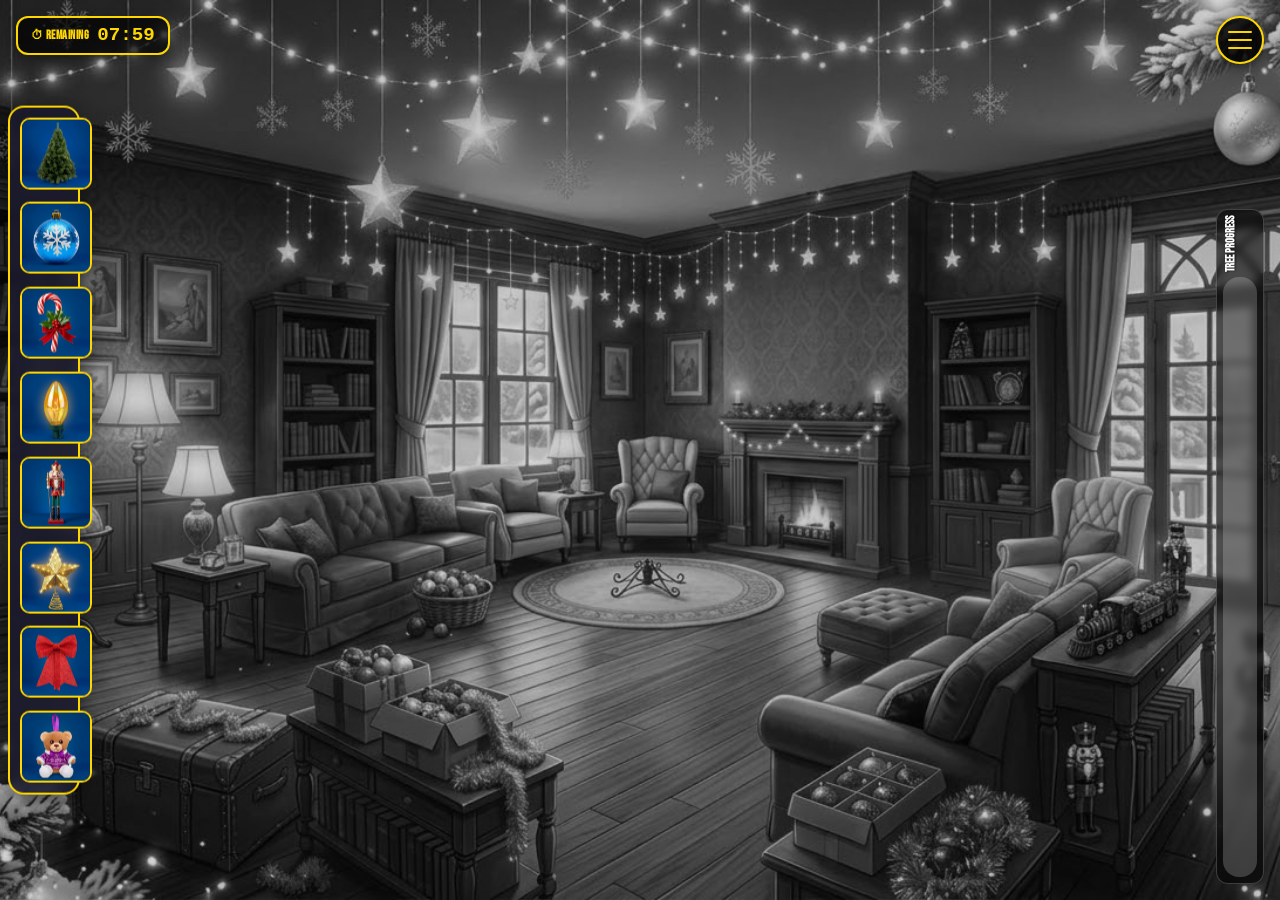
==== commit 0dfbc330: "Update arbol.html" ====
--- a/arbol.html
+++ b/arbol.html
@@ -184,16 +184,6 @@
     <!-- Botón flotante para abrir la lupa -->
     <button id="btnDebug" style="position: fixed; bottom: 20px; right: 20px; z-index: 10000; background: #ffd700; color: #000; border: none; padding: 12px 20px; border-radius: 25px; font-weight: bold; box-shadow: 0 4px 10px rgba(0,0,0,0.5); font-size: 16px; display: none;" data-i18n="debug_btn">🔍 Ver Solución</button>
 
-    <!-- BOTÓN TEMPORAL DE DIAGNÓSTICO (Solo para ver qué pasa, no daña nada) -->
-    <button id="btnDiagnostico" style="position: fixed; bottom: 80px; right: 20px; z-index: 10000; background: #ff6600; color: #fff; border: 3px solid #fff; padding: 12px 20px; border-radius: 25px; font-weight: bold; box-shadow: 0 4px 10px rgba(0,0,0,0.5); font-size: 14px; display: block; cursor: pointer;">🔬 DIAGNÓSTICO</button>
-    
-    <!-- Panel que mostrará la información del diagnóstico -->
-    <div id="panelDiagnostico" style="display: none; position: fixed; top: 50%; left: 50%; transform: translate(-50%, -50%); width: 90%; max-width: 450px; max-height: 80vh; background: rgba(0,0,0,0.95); color: #fff; padding: 20px; font-family: monospace; font-size: 13px; z-index: 10001; border: 2px solid #ff6600; border-radius: 15px; overflow-y: auto; line-height: 1.6;">
-        <h3 style="color: #ff6600; margin-top: 0; text-align: center;">🔬 DIAGNÓSTICO DEL ÁRBOL</h3>
-        <div id="contenidoDiagnostico"></div>
-        <button onclick="document.getElementById('panelDiagnostico').style.display='none'" style="width:100%; padding:12px; background:#d32f2f; color:white; border:none; border-radius:8px; font-size:16px; font-weight:bold; margin-top: 15px; cursor: pointer;">CERRAR</button>
-    </div>
-
     <script>
         // ============ LÓGICA DEL MENÚ HAMBURGUESA (Limpia y profesional) ============
         document.addEventListener('DOMContentLoaded', function() {
@@ -246,41 +236,11 @@
                 if(typeof actualizarProgresoGeneral === 'function') actualizarProgresoGeneral();
             });
         }
-
-        // ============ LÓGICA DEL BOTÓN DE DIAGNÓSTICO ============
-        document.addEventListener('DOMContentLoaded', function() {
-            const btnDiag = document.getElementById('btnDiagnostico');
-            if (btnDiag) {
-                btnDiag.addEventListener('click', function() {
-                    var info = '';
-                    info += '<b>1. SistemaIdioma:</b> ' + (typeof window.SistemaIdioma !== 'undefined' ? '✅ EXISTE' : '❌ NO EXISTE') + '<br>';
-                    if (window.SistemaIdioma) {
-                        info += '<b>2. Idioma actual:</b> ' + window.SistemaIdioma.actual() + '<br>';
-                    }
-                    info += '<b>3. Función tFiguras:</b> ' + (typeof tFiguras !== 'undefined' ? '✅ EXISTE' : '❌ NO EXISTE') + '<br>';
-                    if (typeof tFiguras !== 'undefined') {
-                        var nombreBaston = tFiguras('char_baston');
-                        var mensajeBase = tFiguras('msg_remove_confirm');
-                        info += '<b>4. Nombre "bastón" traducido:</b> "' + nombreBaston + '"<br>';
-                        info += '<b>5. Mensaje base:</b> "' + mensajeBase + '"<br>';
-                        var mensajeFinal = mensajeBase.replace('{nombre}', nombreBaston);
-                        info += '<b>6. Mensaje final completo:</b> "' + mensajeFinal + '"<br>';
-                    }
-                    info += '<b>7. SistemaMusica:</b> ' + (typeof window.SistemaMusica !== 'undefined' ? '✅ EXISTE' : '❌ NO EXISTE') + '<br>';
-                    if (window.SistemaMusica && typeof window.SistemaMusica.estaSonando === 'function') {
-                        info += '<b>8. Música sonando:</b> ' + (window.SistemaMusica.estaSonando() ? '✅ SÍ' : '❌ NO') + '<br>';
-                    }
-                    info += '<br><i style="color:#aaa;">Si ves esto, el diagnóstico funciona. Copia este texto y pégalo para analizarlo.</i>';
-                    document.getElementById('contenidoDiagnostico').innerHTML = info;
-                    document.getElementById('panelDiagnostico').style.display = 'block';
-                });
-            }
-        });
     </script>
 
     <!-- Scripts con anti-caché ACTUALIZADOS (CLAVE PARA QUE FUNCIONE) -->
-    <script src="js/idioma.js?v=9"></script>
-    <script src="js/musica.js?v=9"></script>
+    <script src="js/idioma.js?v=10"></script>
+    <script src="js/musica.js?v=10"></script>
     <script src="js/arbol-datos.js?v=22"></script>
     <script src="js/arbol-geometria.js?v=19"></script>
     <script src="js/arbol-reglas.js?v=19"></script>
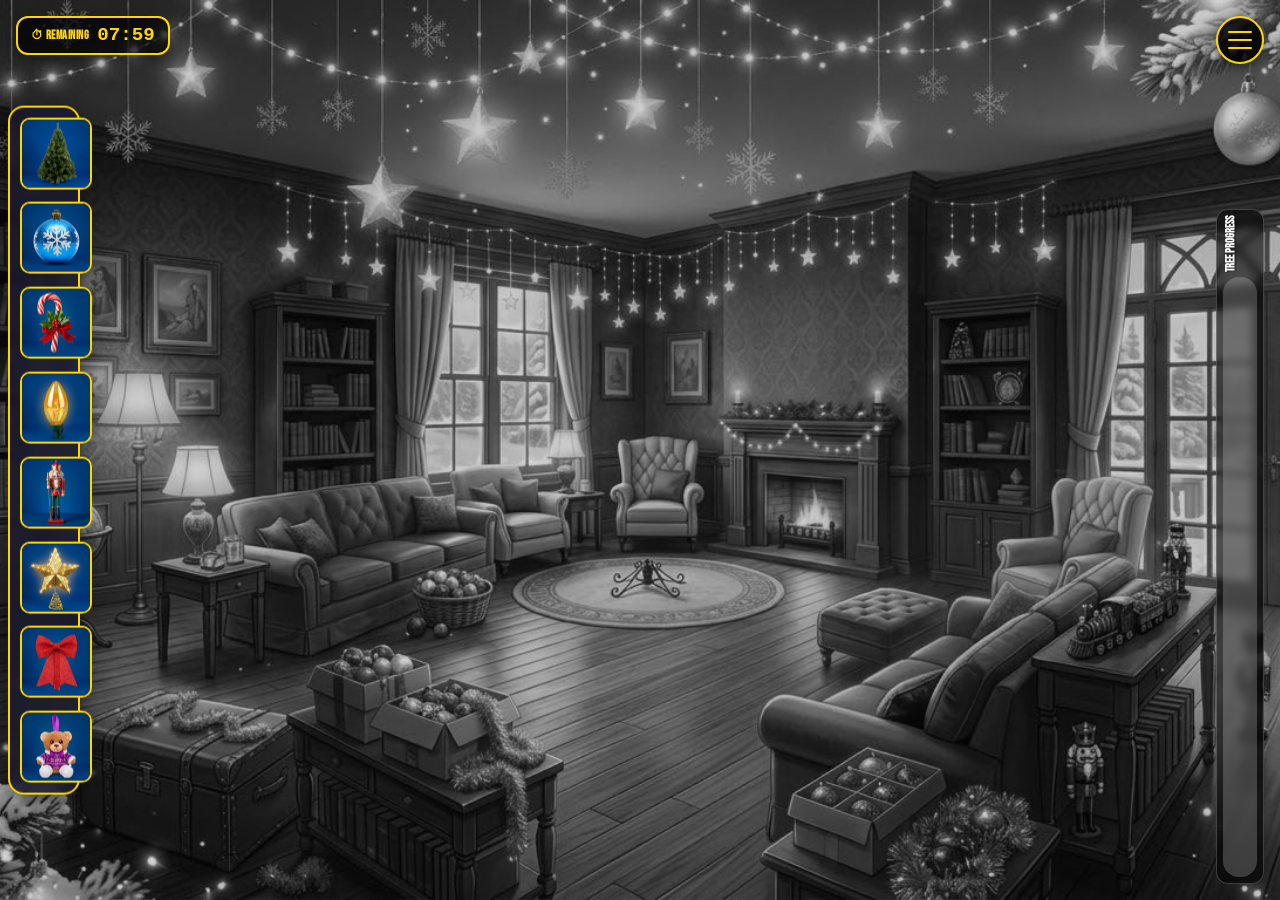
==== commit bb75705d: "Update arbol.html" ====
--- a/arbol.html
+++ b/arbol.html
@@ -4,6 +4,19 @@
     <meta charset="UTF-8">
     <meta name="viewport" content="width=device-width, initial-scale=1.0, user-scalable=no">
     <title data-i18n="page_title">Árbol Navideño</title>
+    
+    <!-- Favicon: estrella del Belén -->
+    <link rel="icon" type="image/jpg" href="img/belen/star_avatar.jpg">
+    
+    <!-- Etiquetas para compartir en redes sociales -->
+    <meta property="og:title" content="Magic Christmas - Christmas Tree">
+    <meta property="og:description" content="Decorate the Christmas tree by dragging ornaments and characters. Reach 100 points!">
+    <meta property="og:image" content="https://Margus20.github.io/decoracion-navidad/img/portada_en_horizontal.jpg">
+    <meta property="og:url" content="https://Margus20.github.io/decoracion-navidad/arbol.html">
+    <meta property="og:type" content="website">
+    <meta name="twitter:card" content="summary_large_image">
+    <meta name="twitter:image" content="https://Margus20.github.io/decoracion-navidad/img/portada_en_horizontal.jpg">
+    
     <link rel="preconnect" href="https://fonts.googleapis.com">
     <link rel="preconnect" href="https://fonts.gstatic.com" crossorigin>
     <link href="https://fonts.googleapis.com/css2?family=Bebas+Neue&display=swap" rel="stylesheet">
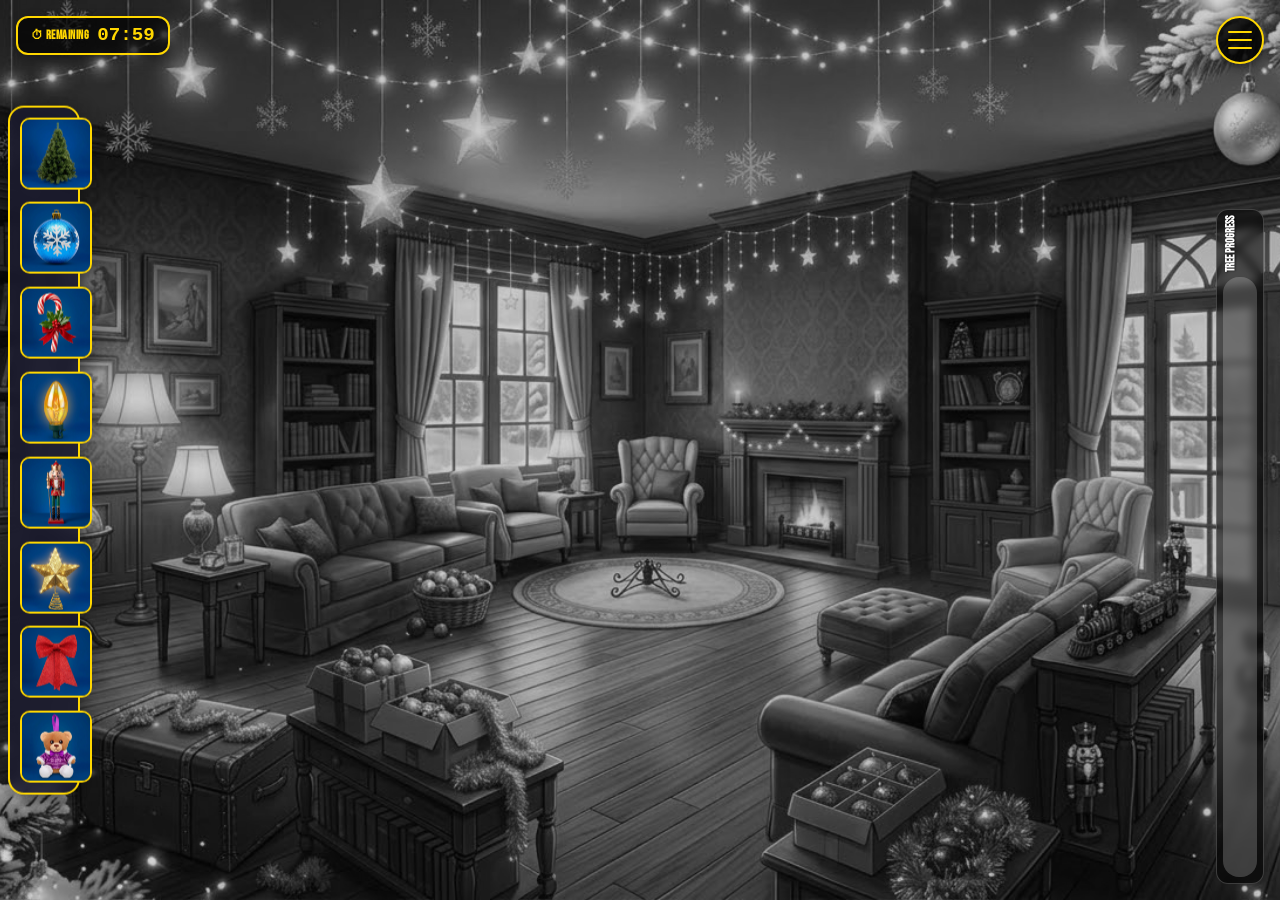
==== commit 2bd7c7d0: "Update arbol.html" ====
--- a/arbol.html
+++ b/arbol.html
@@ -21,14 +21,14 @@
     <link rel="preconnect" href="https://fonts.gstatic.com" crossorigin>
     <link href="https://fonts.googleapis.com/css2?family=Bebas+Neue&display=swap" rel="stylesheet">
     
-    <!-- Estilos fragmentados con anti-caché v=19 -->
-    <link rel="stylesheet" href="css/arbol-base.css?v=19">
-    <link rel="stylesheet" href="css/arbol-relojes.css?v=19">
-    <link rel="stylesheet" href="css/arbol-ui.css?v=19">
-    <link rel="stylesheet" href="css/arbol-botones.css?v=19">
-    <link rel="stylesheet" href="css/arbol-modales.css?v=19">
-    <link rel="stylesheet" href="css/arbol-efectos.css?v=19">
-    <link rel="stylesheet" href="css/arbol-responsive.css?v=19">
+    <!-- Estilos fragmentados con anti-caché v=23 -->
+    <link rel="stylesheet" href="css/arbol-base.css?v=23">
+    <link rel="stylesheet" href="css/arbol-relojes.css?v=23">
+    <link rel="stylesheet" href="css/arbol-ui.css?v=23">
+    <link rel="stylesheet" href="css/arbol-botones.css?v=23">
+    <link rel="stylesheet" href="css/arbol-modales.css?v=23">
+    <link rel="stylesheet" href="css/arbol-efectos.css?v=23">
+    <link rel="stylesheet" href="css/arbol-responsive.css?v=23">
 </head>
 <body>
     <!-- MENÚ HAMBURGUESA -->
@@ -198,7 +198,7 @@
     <button id="btnDebug" style="position: fixed; bottom: 20px; right: 20px; z-index: 10000; background: #ffd700; color: #000; border: none; padding: 12px 20px; border-radius: 25px; font-weight: bold; box-shadow: 0 4px 10px rgba(0,0,0,0.5); font-size: 16px; display: none;" data-i18n="debug_btn">🔍 Ver Solución</button>
 
     <script>
-        // ============ LÓGICA DEL MENÚ HAMBURGUESA (Limpia y profesional) ============
+        // ============ LÓGICA DEL MENÚ HAMBURGUESA ============
         document.addEventListener('DOMContentLoaded', function() {
             const btnMenu = document.getElementById('btnMenuHamburguesa');
             const menuDesplegable = document.getElementById('menuDesplegable');
@@ -251,16 +251,19 @@
         }
     </script>
 
-    <!-- Scripts con anti-caché ACTUALIZADOS (CLAVE PARA QUE FUNCIONE) -->
+    <!-- Scripts con anti-caché v=23 (¡CLAVE PARA QUE FUNCIONE!) -->
     <script src="js/idioma.js?v=10"></script>
     <script src="js/musica.js?v=10"></script>
-    <script src="js/arbol-datos.js?v=22"></script>
-    <script src="js/arbol-geometria.js?v=19"></script>
-    <script src="js/arbol-reglas.js?v=19"></script>
-    <script src="js/arbol-interfaz.js?v=19"></script>
-    <script src="js/arbol-tiempo.js?v=19"></script>
-    <script src="js/arbol-figuras.js?v=21"></script>
-    <script src="js/arbol-controles.js?v=19"></script>
-    <script src="js/arbol-monitor.js?v=19"></script>
+    <script src="js/arbol-datos.js?v=23"></script>
+    <script src="js/arbol-geometria.js?v=23"></script>
+    <script src="js/arbol-reglas.js?v=23"></script>
+    <script src="js/arbol-interfaz.js?v=23"></script>
+    <script src="js/arbol-tiempo.js?v=23"></script>
+    <script src="js/arbol-figuras.js?v=23"></script>
+    <script src="js/arbol-controles.js?v=23"></script>
+    <script src="js/arbol-monitor.js?v=23"></script>
+    
+    <!-- Protección contra salida accidental (ACTUALIZADO A v=2) -->
+    <script src="js/salida.js?v=2"></script>
 </body>
 </html>
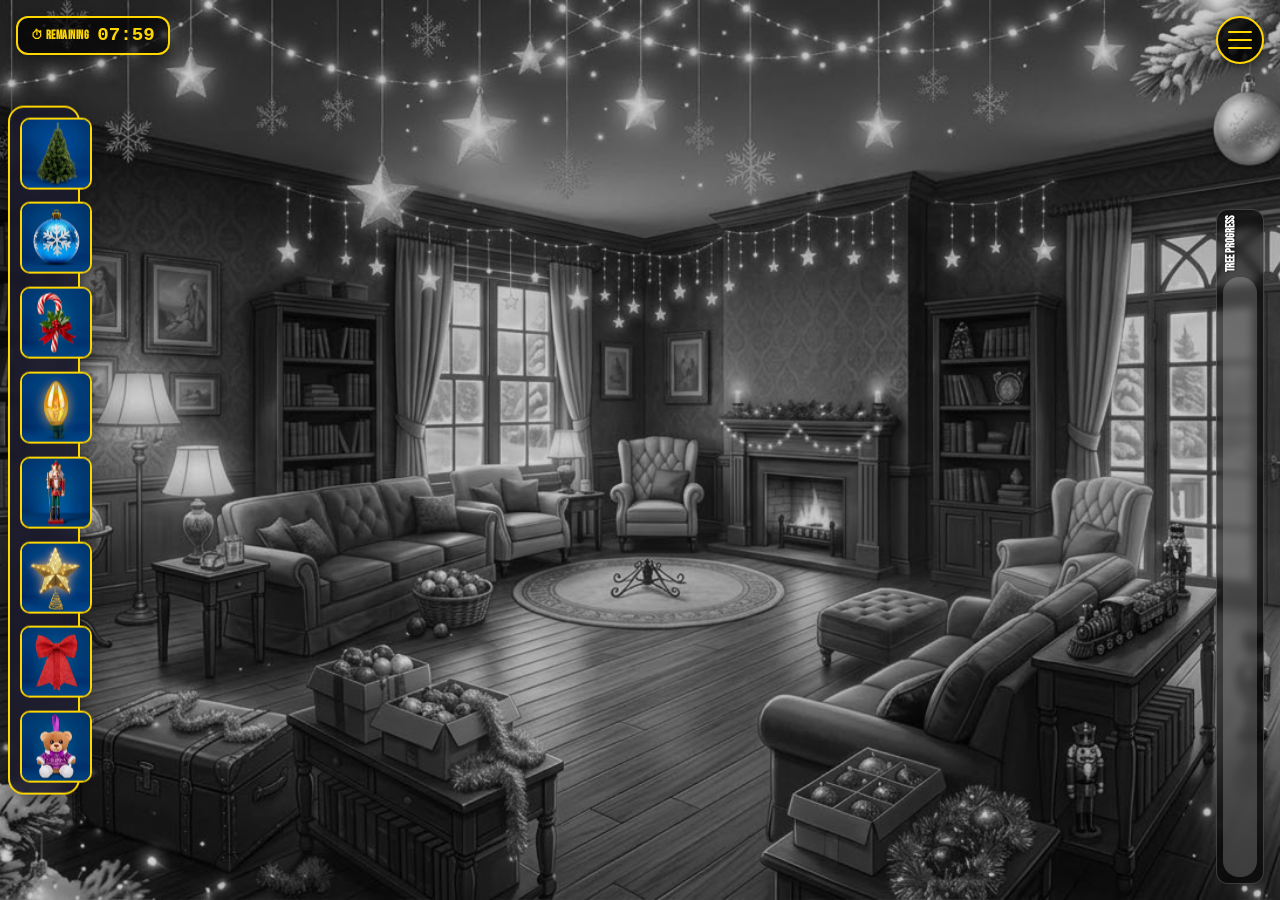
==== commit 096fa536: "Update arbol.html" ====
--- a/arbol.html
+++ b/arbol.html
@@ -265,5 +265,8 @@
     
     <!-- Protección contra salida accidental (ACTUALIZADO A v=2) -->
     <script src="js/salida.js?v=2"></script>
+    
+    <!-- Selector de donaciones (NUEVO) -->
+    <script src="js/donar.js?v=1"></script>
 </body>
 </html>
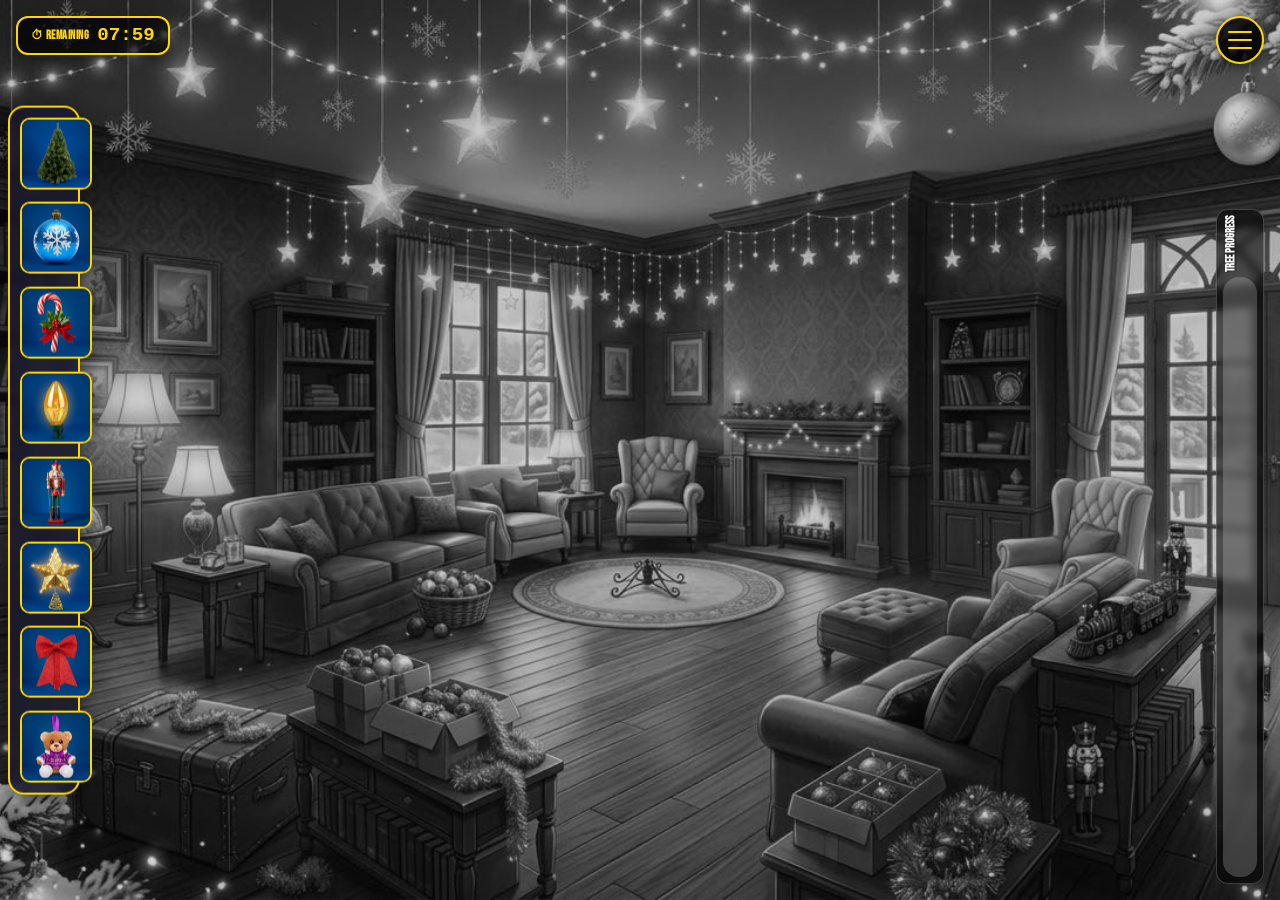
==== commit e871d1ee: "Update arbol.html" ====
--- a/arbol.html
+++ b/arbol.html
@@ -251,13 +251,15 @@
         }
     </script>
 
-    <!-- Scripts con anti-caché v=23 (¡CLAVE PARA QUE FUNCIONE!) -->
+    <!-- Scripts con anti-caché -->
     <script src="js/idioma.js?v=10"></script>
     <script src="js/musica.js?v=10"></script>
-    <script src="js/arbol-datos.js?v=23"></script>
+    <!-- ACTUALIZADO A v=25 para forzar la carga del fix de la barra vertical -->
+    <script src="js/arbol-datos.js?v=25"></script>
     <script src="js/arbol-geometria.js?v=23"></script>
     <script src="js/arbol-reglas.js?v=23"></script>
-    <script src="js/arbol-interfaz.js?v=23"></script>
+    <!-- ACTUALIZADO A v=25 para forzar la carga del fix de la barra vertical -->
+    <script src="js/arbol-interfaz.js?v=25"></script>
     <script src="js/arbol-tiempo.js?v=23"></script>
     <script src="js/arbol-figuras.js?v=23"></script>
     <script src="js/arbol-controles.js?v=23"></script>
